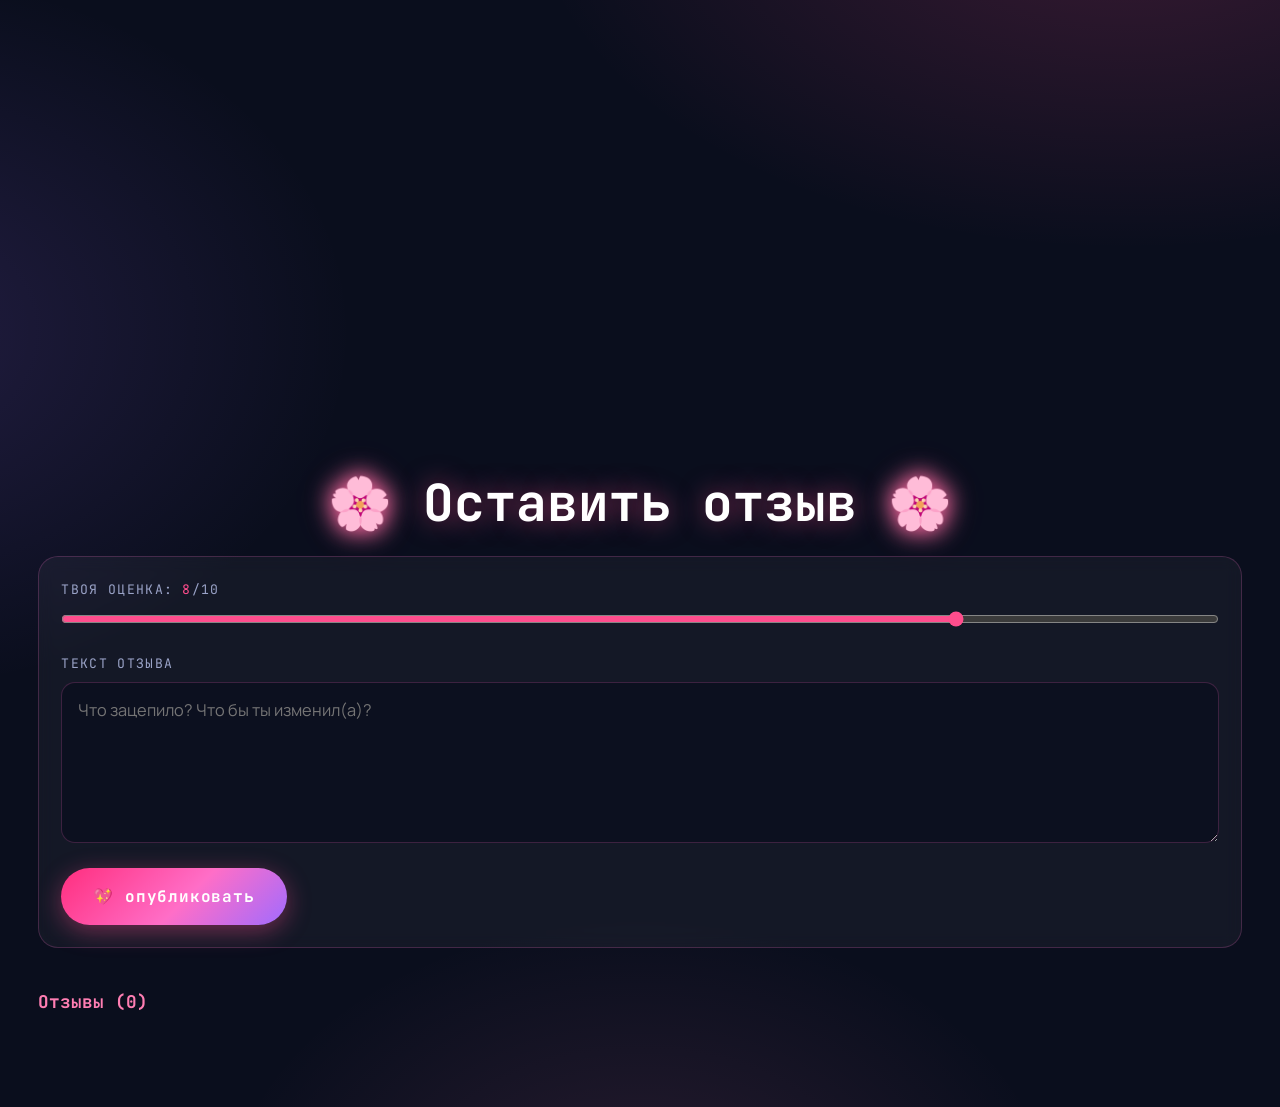
==== movie.html @ dae5843d "Add files via upload" ====
<!DOCTYPE html>
<html lang="ru">
<head>
<meta charset="UTF-8"><meta name="viewport" content="width=device-width, initial-scale=1.0">
<title>Фильм — KINO.SAKURA</title>
<link href="https://fonts.googleapis.com/css2?family=JetBrains+Mono:wght@400;700&family=Manrope:wght@400;600;800&display=swap" rel="stylesheet">
<link rel="stylesheet" href="css/style.css">
</head>
<body data-page="movies">
  <main class="wrap">
    <section class="section detail" id="detail"></section>

    <section class="section">
      <h2 class="section-title" id="rev-title"></h2>
      <div class="grid" id="rev-list" style="grid-template-columns:repeat(auto-fill,minmax(300px,1fr))"></div>
    </section>

   <section class="section">
  <h2 class="section-title"><span class="sakura">🌸</span> Оставить отзыв <span class="sakura">🌸</span></h2>
  <div class="card">
    <form id="rev-form">
      <div class="field">
  <label>Твоя оценка: <span id="r-val" class="mono" style="color:var(--pink)">8</span>/10</label>
  <input type="range" id="r-rating" min="1" max="10" value="8" step="1">
</div>
<div class="field">
  <label>Текст отзыва</label>
  <textarea id="r-text" rows="5" placeholder="Что зацепило? Что бы ты изменил(а)?"></textarea>
</div>
<button type="submit" class="btn primary">💖 опубликовать</button>
    </form>
  </div>

  <h3 id="rev-title" class="mono" style="margin-top:40px;font-size:1.1rem;color:var(--pink2)">Отзывы (0)</h3>
  <div id="rev-list"></div>
</section>
  </main>
  <script src="js/main.js"></script>
  <script src="js/movie.js"></script>
</body>
</html>
---- css/style.css ----
/* ============ БАЗА И ТЕМА ============ */
:root{
  --bg:#0a0e1d; --bg2:#10162e;
  --pink:#ff4d8d; --pink2:#ff7eb3; --purple:#a06bff; --cyan:#5ad1ff;
  --text:#eef1ff; --muted:#9aa3c7;
  --card:rgba(255,255,255,.045);
  --line:rgba(255,110,199,.20);
  --grad:linear-gradient(135deg,#ff2e7e,#ff6ec7 55%,#a06bff);
  --mono:'JetBrains Mono',ui-monospace,Consolas,monospace;
  --sans:'Manrope','Segoe UI',system-ui,sans-serif;
  --r:20px;
}
*{margin:0;padding:0;box-sizing:border-box}
html{scroll-behavior:smooth}
body{
  font-family:var(--sans); color:var(--text); min-height:100vh; overflow-x:hidden;
  font-size:17px; line-height:1.6;
  background:
    radial-gradient(1000px 600px at 88% -10%, rgba(255,77,141,.20), transparent 60%),
    radial-gradient(800px 600px at -10% 30%, rgba(160,107,255,.16), transparent 60%),
    radial-gradient(700px 500px at 50% 110%, rgba(255,126,179,.12), transparent 60%),
    var(--bg);
}
img{max-width:100%;display:block}
a{color:inherit;text-decoration:none}
button,input,select,textarea{font:inherit;color:inherit}
.wrap{width:min(1400px,94%);margin-inline:auto}   /* ← стало шире */
.mono{font-family:var(--mono)}
.hidden{display:none!important}

/* ============ ШАПКА ============ */
.site-header{
  position:sticky;top:0;z-index:50;
  background:rgba(10,14,29,.72);backdrop-filter:blur(14px);
  border-bottom:1px solid var(--line);
}
.nav{display:flex;align-items:center;gap:22px;padding:18px 0}
.logo{
  font-family:var(--mono);font-weight:800;letter-spacing:1px;font-size:1.1rem;
  background:var(--grad);padding:10px 20px;border-radius:999px;
  box-shadow:0 0 18px rgba(255,77,141,.45);white-space:nowrap;
}
.logo b{color:#fff}
.nav-links{display:flex;gap:8px;margin-left:auto;flex-wrap:wrap}
.nav-links a{
  font-family:var(--mono);font-size:.85rem;letter-spacing:.08em;text-transform:uppercase;
  padding:10px 16px;border-radius:999px;color:var(--muted);transition:.25s;
}
.nav-links a:hover{color:var(--pink2);background:rgba(255,77,141,.08)}
.nav-links a.active{color:#fff;background:rgba(255,77,141,.18);box-shadow:0 0 14px rgba(255,77,141,.35)}
.burger{display:none;margin-left:auto;background:none;border:1px solid var(--line);
  border-radius:12px;padding:8px 14px;cursor:pointer;font-size:1.2rem;color:var(--pink2)}

/* ============ ТИТУЛЫ СЕКЦИЙ ============ */
.section{padding:90px 0}                       /* ← больше воздуха */
.kicker{font-family:var(--mono);font-size:.85rem;letter-spacing:.28em;text-transform:uppercase;color:var(--pink2);margin-bottom:12px}
.section-title{
  font-family:var(--mono);font-size:clamp(2rem,4.6vw,3.2rem);text-align:center;color:#fff;
  text-shadow:0 0 26px rgba(255,77,141,.55);margin-bottom:12px;
}
.section-title .sakura{filter:drop-shadow(0 0 10px rgba(255,126,179,.9))}
.section-sub{text-align:center;color:var(--muted);font-size:1.05rem;margin-bottom:46px}

/* ============ HERO ============ */
.hero{display:grid;grid-template-columns:1.15fr .85fr;gap:60px;align-items:center;padding:90px 0 70px}
.hero h1{font-family:var(--mono);font-size:clamp(2.6rem,6vw,4.6rem);line-height:1.1;color:#fff}
.hero h1 .pink{color:var(--pink);text-shadow:0 0 24px rgba(255,77,141,.6)}
.hero .tagline{font-family:var(--mono);color:var(--pink2);font-size:1.3rem;margin:10px 0 22px}
.hero p{color:var(--muted);max-width:52ch;line-height:1.75;font-size:1.12rem}
.hero-badge{display:inline-block;font-family:var(--mono);font-size:.82rem;letter-spacing:.18em;
  background:rgba(255,77,141,.12);border:1px solid var(--line);color:var(--pink2);
  padding:9px 18px;border-radius:999px;margin-bottom:22px}
.hero-actions{display:flex;gap:18px;flex-wrap:wrap;margin-top:32px}
.hero-media{position:relative}
.hero-media img{border-radius:28px;border:1px solid var(--line);
  box-shadow:0 0 50px rgba(255,77,141,.4), 0 0 140px rgba(160,107,255,.3);
  filter:saturate(1.2) hue-rotate(-8deg)}
.hero-media::before{content:"🌸";position:absolute;top:-28px;left:-16px;font-size:3rem;
  filter:drop-shadow(0 0 14px rgba(255,126,179,.9));animation:floaty 4s ease-in-out infinite}

/* ============ КНОПКИ / ЧИПЫ ============ */
.btn{display:inline-flex;align-items:center;gap:10px;border:none;cursor:pointer;
  font-family:var(--mono);font-size:1rem;font-weight:700;letter-spacing:.05em;
  padding:16px 32px;border-radius:999px;color:#fff;background:var(--grad);
  box-shadow:0 6px 24px rgba(255,77,141,.4);transition:.25s}
.btn:hover{transform:translateY(-3px) scale(1.02);box-shadow:0 10px 32px rgba(255,77,141,.55)}
.btn.ghost{background:transparent;border:1px solid var(--line);color:var(--pink2);box-shadow:none}
.btn.ghost:hover{background:rgba(255,77,141,.1)}
.chip{font-family:var(--mono);font-size:.85rem;padding:10px 18px;border-radius:999px;cursor:pointer;
  background:rgba(255,255,255,.05);border:1px solid var(--line);color:var(--muted);transition:.25s}
.chip:hover{color:var(--pink2)}
.chip.active{background:var(--grad);color:#fff;border-color:transparent;box-shadow:0 0 16px rgba(255,77,141,.45)}
.filters{display:flex;gap:12px;flex-wrap:wrap;justify-content:center;margin-bottom:40px}

/* ============ КАРТОЧКИ ============ */
.grid{display:grid;gap:28px}
.movies-grid{grid-template-columns:repeat(auto-fill,minmax(270px,1fr))}   /* ← крупнее */
.card{
  background:var(--card);border:1px solid var(--line);border-radius:var(--r);
  padding:22px;backdrop-filter:blur(8px);transition:.3s;
}
.card:hover{transform:translateY(-8px);border-color:rgba(255,110,199,.5);
  box-shadow:0 18px 46px rgba(255,77,141,.24)}
.poster{
  aspect-ratio:2/3;border-radius:16px;display:grid;place-items:center;position:relative;overflow:hidden;
  background:linear-gradient(160deg,hsl(var(--hue,320) 80% 52%),hsl(calc(var(--hue,320) + 45) 75% 38%));
  box-shadow:inset 0 0 60px rgba(0,0,0,.35);
}
.poster span{font-size:5.5rem;filter:drop-shadow(0 8px 22px rgba(0,0,0,.45))}
.poster::after{content:"";position:absolute;inset:0;background:
  radial-gradient(140px 70px at 20% 15%,rgba(255,255,255,.35),transparent 70%)}
.poster .score{position:absolute;top:12px;right:12px;font-family:var(--mono);font-weight:800;
  background:rgba(10,14,29,.78);border:1px solid var(--line);color:#ffd166;
  padding:6px 12px;border-radius:999px;font-size:.95rem}
.movie-card h3{font-size:1.3rem;margin:16px 0 6px;line-height:1.3}
.movie-card .meta{font-family:var(--mono);font-size:.82rem;color:var(--muted);letter-spacing:.04em}
.movie-card .genres{display:flex;gap:8px;flex-wrap:wrap;margin-top:12px}
.tag{font-family:var(--mono);font-size:.74rem;padding:4px 12px;border-radius:999px;
  background:rgba(255,110,199,.12);color:var(--pink2);border:1px solid var(--line)}
.stars{color:#ffd166;letter-spacing:3px;font-size:1.1rem;text-shadow:0 0 8px rgba(255,209,102,.5)}
.stars .dim{opacity:.25;text-shadow:none}
.review-card .head{display:flex;justify-content:space-between;gap:12px;align-items:center;margin-bottom:12px}
.review-card .who{font-family:var(--mono);font-size:.92rem;color:var(--pink2)}
.review-card .date{font-family:var(--mono);font-size:.78rem;color:var(--muted)}
.review-card p{color:#cdd3ee;line-height:1.7;font-size:1.05rem}
.review-card .foot{display:flex;justify-content:space-between;align-items:center;margin-top:14px;
  font-family:var(--mono);font-size:.85rem;color:var(--muted)}
.review-card .to-movie{color:var(--pink2);border-bottom:1px dashed var(--line);font-size:.85rem}

/* ============ ДЕТАЛКА ============ */
.detail{display:grid;grid-template-columns:340px 1fr;gap:48px;align-items:start}
.detail .poster{aspect-ratio:2/3;box-shadow:0 0 50px rgba(255,77,141,.3)}
.detail h2{font-family:var(--mono);font-size:clamp(1.8rem,4.5vw,2.8rem);color:#fff}
.detail .tagline{font-family:var(--mono);color:var(--pink2);margin:8px 0 18px;font-size:1.15rem}
.facts{display:grid;grid-template-columns:repeat(auto-fit,minmax(160px,1fr));gap:14px;margin:20px 0}
.fact{background:var(--card);border:1px solid var(--line);border-radius:14px;padding:12px 16px}
.fact b{display:block;font-family:var(--mono);font-size:.72rem;letter-spacing:.14em;color:var(--muted);text-transform:uppercase}
.fact span{font-size:1.02rem}
.big-score{display:flex;align-items:center;gap:16px;margin:12px 0 20px}
.big-score .num{font-family:var(--mono);font-size:3.2rem;font-weight:800;color:var(--pink);text-shadow:0 0 20px rgba(255,77,141,.6)}

/* ============ ФОРМЫ ============ */
.form-card{max-width:720px;margin-inline:auto}
.field{margin-bottom:18px}
.field label{display:block;font-family:var(--mono);font-size:.82rem;letter-spacing:.1em;
  text-transform:uppercase;color:var(--muted);margin-bottom:8px}
.field input,.field select,.field textarea{
  width:100%;background:rgba(10,14,29,.7);border:1px solid var(--line);border-radius:14px;
  padding:14px 16px;outline:none;transition:.25s;font-size:1.02rem}
.field input:focus,.field select:focus,.field textarea:focus{
  border-color:var(--pink);box-shadow:0 0 0 3px rgba(255,77,141,.18)}
textarea{resize:vertical;min-height:130px}
input[type=range]{accent-color:var(--pink);padding:0}
.range-val{font-family:var(--mono);color:var(--pink2);font-weight:700}

/* ============ СТАТИСТИКА / РЕЙТИНГ ============ */
.stats{display:grid;grid-template-columns:repeat(auto-fit,minmax(180px,1fr));gap:22px;margin-top:50px}
.stat{text-align:center;padding:28px 14px;background:var(--card);border:1px solid var(--line);border-radius:var(--r)}
.stat .n{font-family:var(--mono);font-size:2.6rem;font-weight:800;color:var(--pink);text-shadow:0 0 18px rgba(255,77,141,.5)}
.stat .l{font-family:var(--mono);font-size:.78rem;letter-spacing:.14em;text-transform:uppercase;color:var(--muted)}
.rank-row{display:grid;grid-template-columns:54px 1fr auto;gap:20px;align-items:center;
  padding:18px 22px;background:var(--card);border:1px solid var(--line);border-radius:16px;transition:.25s}
.rank-row:hover{border-color:rgba(255,110,199,.5);transform:translateX(4px)}
.rank-pos{font-family:var(--mono);font-size:1.4rem;font-weight:800;color:var(--pink2);text-align:center}
.rank-row .bar{height:10px;border-radius:999px;background:rgba(255,255,255,.07);margin-top:10px;overflow:hidden}
.rank-row .bar i{display:block;height:100%;border-radius:999px;background:var(--grad);box-shadow:0 0 12px rgba(255,77,141,.6)}
.rank-row .val{font-family:var(--mono);font-weight:800;color:#ffd166;font-size:1.3rem}
.empty{font-family:var(--mono);color:var(--muted);text-align:center;padding:36px;font-size:1.05rem}

/* ============ ПРОФИЛЬ ============ */
.profile-head{display:flex;gap:26px;align-items:center;flex-wrap:wrap}
.avatar{width:108px;height:108px;border-radius:50%;display:grid;place-items:center;font-size:2.8rem;
  background:var(--grad);box-shadow:0 0 30px rgba(255,77,141,.5)}

/* ============ ЛЕНТА / ФУТЕР / ЛЕПЕСТКИ ============ */
.marquee{overflow:hidden;border-block:1px solid var(--line);
  background:rgba(255,77,141,.06);padding:16px 0;margin-top:50px}
.marquee-track{display:flex;gap:56px;width:max-content;animation:scroll 20s linear infinite;
  font-family:var(--mono);font-size:.95rem;letter-spacing:.2em;color:var(--pink2);white-space:nowrap}
.site-footer{text-align:center;padding:40px 0 46px;color:var(--muted);font-family:var(--mono);font-size:.9rem;
  border-top:1px solid var(--line);margin-top:24px}
.petal{position:fixed;top:-48px;z-index:5;pointer-events:none;user-select:none;
  filter:drop-shadow(0 0 6px rgba(255,126,179,.7));animation:fall linear infinite}
@keyframes fall{to{transform:translateY(112vh) rotate(360deg)}}
@keyframes scroll{to{transform:translateX(-50%)}}
@keyframes floaty{50%{transform:translateY(-14px) rotate(12deg)}}
@keyframes toastIn{from{transform:translate(-50%,20px);opacity:0}to{transform:translate(-50%,0);opacity:1}}
.toast{position:fixed;left:50%;bottom:26px;transform:translateX(-50%);z-index:99;
  background:var(--grad);color:#fff;font-family:var(--mono);font-size:.92rem;
  padding:14px 26px;border-radius:999px;box-shadow:0 8px 30px rgba(255,77,141,.5);animation:toastIn .3s}

/* ============ АДАПТИВ ============ */
@media(max-width:1000px){
  .hero{grid-template-columns:1fr;text-align:center;padding-top:56px;gap:40px}
  .hero p,.hero .tagline{margin-inline:auto}
  .hero-actions,.kicker{justify-content:center}
  .hero-media{max-width:520px;margin-inline:auto}
  .detail{grid-template-columns:1fr}
  .detail .poster{max-width:320px;margin-inline:auto}
}
@media(max-width:860px){
  .burger{display:block}
  .nav-links{position:absolute;top:100%;left:0;right:0;flex-direction:column;gap:4px;
    background:rgba(10,14,29,.96);backdrop-filter:blur(14px);border-bottom:1px solid var(--line);
    padding:12px 5%;display:none}
  .nav-links.open{display:flex}
  .nav-links a{width:100%;text-align:center}
}
@media(max-width:560px){
  .section{padding:60px 0}
  .movies-grid{grid-template-columns:repeat(auto-fill,minmax(160px,1fr));gap:16px}
  .poster span{font-size:4rem}
  .rank-row{grid-template-columns:42px 1fr auto;gap:12px;padding:14px}
}
.poster { position: relative; overflow: hidden; }
.poster img { position: absolute; inset: 0; width: 100%; height: 100%; object-fit: cover; z-index: 0; }
.poster span { font-size: 5rem; z-index: 0; } /* Для эмодзи */
.score { position: relative; z-index: 1; } /* Чтобы оценка была поверх картинки */
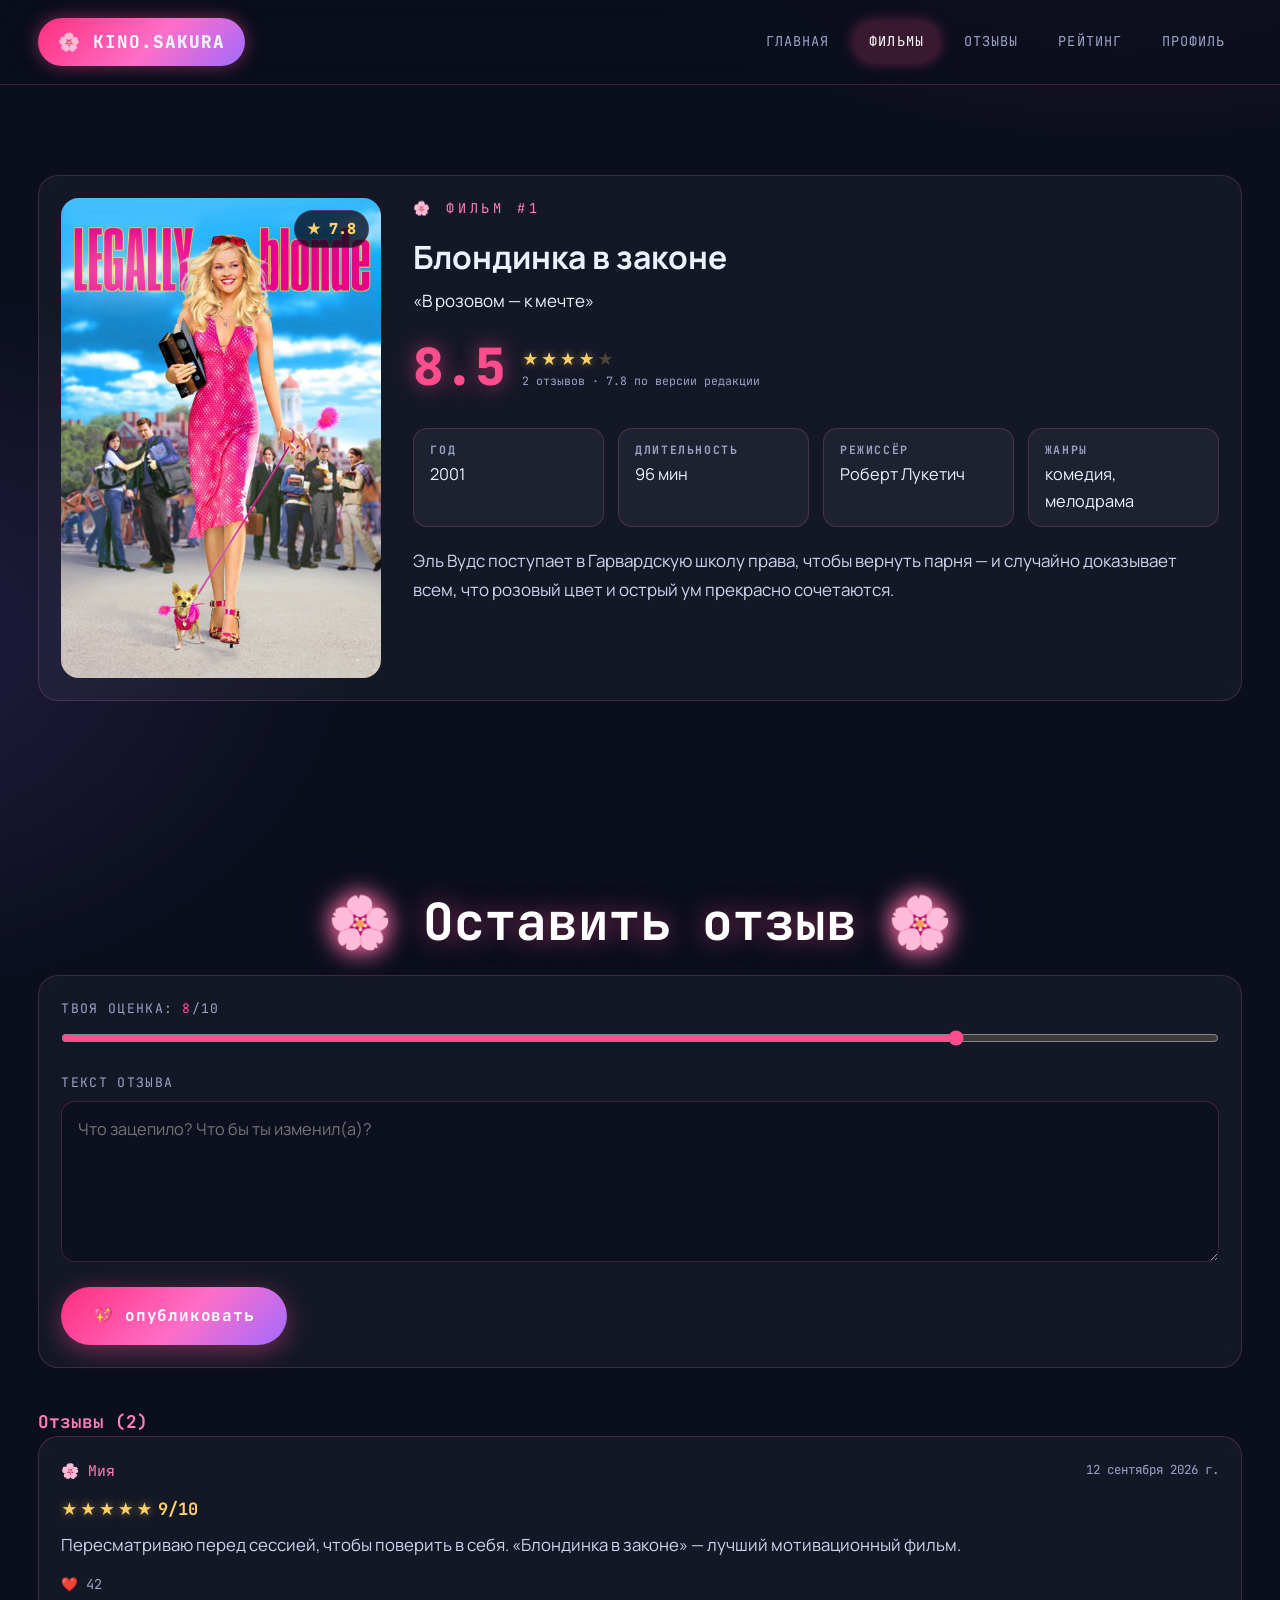
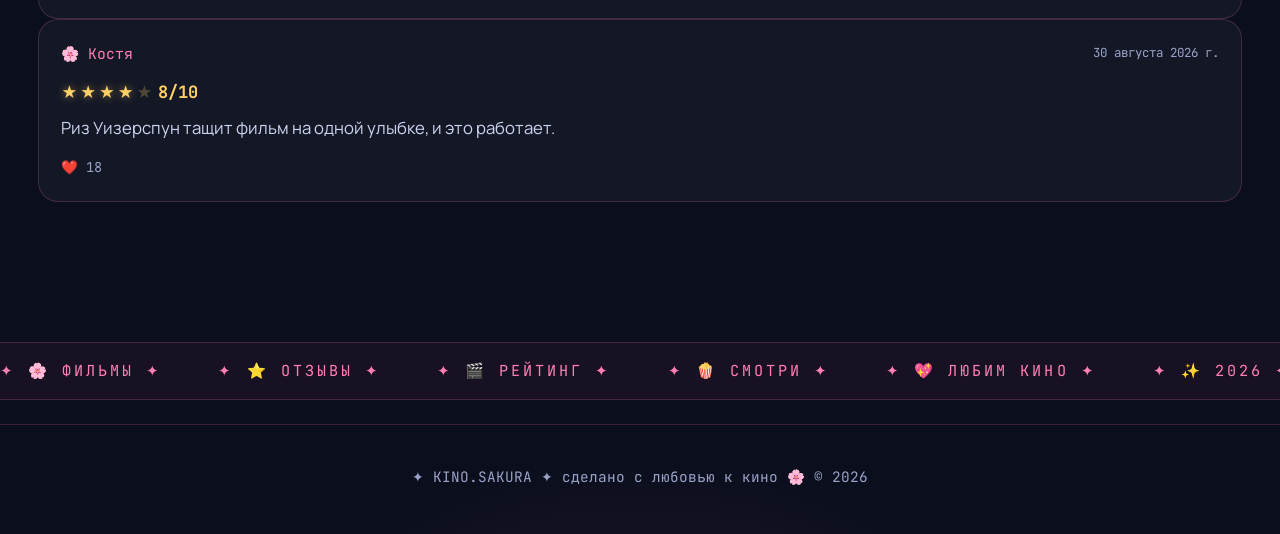
==== commit 7df0bf67: "Add files via upload" ====
--- a/movie.html
+++ b/movie.html
@@ -1,41 +1,40 @@
 <!DOCTYPE html>
 <html lang="ru">
 <head>
-<meta charset="UTF-8"><meta name="viewport" content="width=device-width, initial-scale=1.0">
+<meta charset="UTF-8">
+<meta name="viewport" content="width=device-width, initial-scale=1.0">
 <title>Фильм — KINO.SAKURA</title>
 <link href="https://fonts.googleapis.com/css2?family=JetBrains+Mono:wght@400;700&family=Manrope:wght@400;600;800&display=swap" rel="stylesheet">
 <link rel="stylesheet" href="css/style.css">
 </head>
-<body data-page="movies">
+<body data-page="movie">
   <main class="wrap">
-    <section class="section detail" id="detail"></section>
+    <section class="section">
+      <div class="card movie-detail" id="detail"></div>
+    </section>
 
     <section class="section">
-      <h2 class="section-title" id="rev-title"></h2>
-      <div class="grid" id="rev-list" style="grid-template-columns:repeat(auto-fill,minmax(300px,1fr))"></div>
+      <h2 class="section-title"><span class="sakura">🌸</span> Оставить отзыв <span class="sakura">🌸</span></h2>
+      <div class="card">
+        <!-- ВАЖНО: это именно <form>, кнопка type="submit", id совпадают с JS -->
+        <form id="rev-form">
+          <div class="field">
+            <label>Твоя оценка: <span id="r-val" class="mono" style="color:var(--pink)">8</span>/10</label>
+            <input type="range" id="r-rating" min="1" max="10" step="1" value="8">
+          </div>
+          <div class="field">
+            <label>Текст отзыва</label>
+            <textarea id="r-text" rows="5" placeholder="Что зацепило? Что бы ты изменил(а)?"></textarea>
+          </div>
+          <button type="submit" class="btn primary">💖 опубликовать</button>
+        </form>
+      </div>
+
+      <h3 id="rev-title" class="mono" style="margin-top:40px;font-size:1.1rem;color:var(--pink2)">Отзывы (0)</h3>
+      <div id="rev-list"></div>
     </section>
+  </main>
 
-   <section class="section">
-  <h2 class="section-title"><span class="sakura">🌸</span> Оставить отзыв <span class="sakura">🌸</span></h2>
-  <div class="card">
-    <form id="rev-form">
-      <div class="field">
-  <label>Твоя оценка: <span id="r-val" class="mono" style="color:var(--pink)">8</span>/10</label>
-  <input type="range" id="r-rating" min="1" max="10" value="8" step="1">
-</div>
-<div class="field">
-  <label>Текст отзыва</label>
-  <textarea id="r-text" rows="5" placeholder="Что зацепило? Что бы ты изменил(а)?"></textarea>
-</div>
-<button type="submit" class="btn primary">💖 опубликовать</button>
-    </form>
-  </div>
-
-  <h3 id="rev-title" class="mono" style="margin-top:40px;font-size:1.1rem;color:var(--pink2)">Отзывы (0)</h3>
-  <div id="rev-list"></div>
-</section>
-  </main>
-  <script src="js/main.js"></script>
-  <script src="js/movie.js"></script>
+  <script src="js/script.js"></script>
 </body>
 </html>
--- a/css/style.css
+++ b/css/style.css
@@ -215,4 +215,47 @@
 .poster { position: relative; overflow: hidden; }
 .poster img { position: absolute; inset: 0; width: 100%; height: 100%; object-fit: cover; z-index: 0; }
 .poster span { font-size: 5rem; z-index: 0; } /* Для эмодзи */
-.score { position: relative; z-index: 1; } /* Чтобы оценка была поверх картинки */+.score { position: relative; z-index: 1; } /* Чтобы оценка была поверх картинки */
+/* ================= СТРАНИЦА ФИЛЬМА ================= */
+.movie-detail{
+  display:grid;
+  grid-template-columns:320px 1fr;   /* слева постер, справа текст */
+  gap:32px;
+  align-items:start;
+}
+
+/* постер фиксированной ширины и вертикальным соотношением 2:3 */
+.movie-detail .poster{
+  position:relative;
+  width:100%;
+  aspect-ratio:2/3;
+  border-radius:18px;
+  overflow:hidden;
+  background:linear-gradient(160deg,
+    hsl(var(--hue,220) 70% 45%),
+    hsl(calc(var(--hue,220) + 40) 65% 28%));
+}
+.movie-detail .poster img{
+  position:absolute; inset:0;
+  width:100%; height:100%;
+  object-fit:cover;               /* картинка заполняет постер без искажения */
+}
+.movie-detail .poster span{       /* если картинки нет — эмодзи по центру */
+  font-size:5rem;
+}
+.movie-detail .poster .score{
+  position:absolute; top:12px; right:12px;
+  z-index:2;                      /* оценка поверх картинки */
+}
+
+/* текстовая колонка (второй div внутри detail) */
+.movie-detail > div:last-child h2{
+  font-size:2rem;
+  margin:6px 0 4px;
+}
+
+/* мобильная версия: постер сверху по центру, текст снизу */
+@media(max-width:760px){
+  .movie-detail{grid-template-columns:1fr}
+  .movie-detail .poster{max-width:320px;margin:0 auto}
+}
